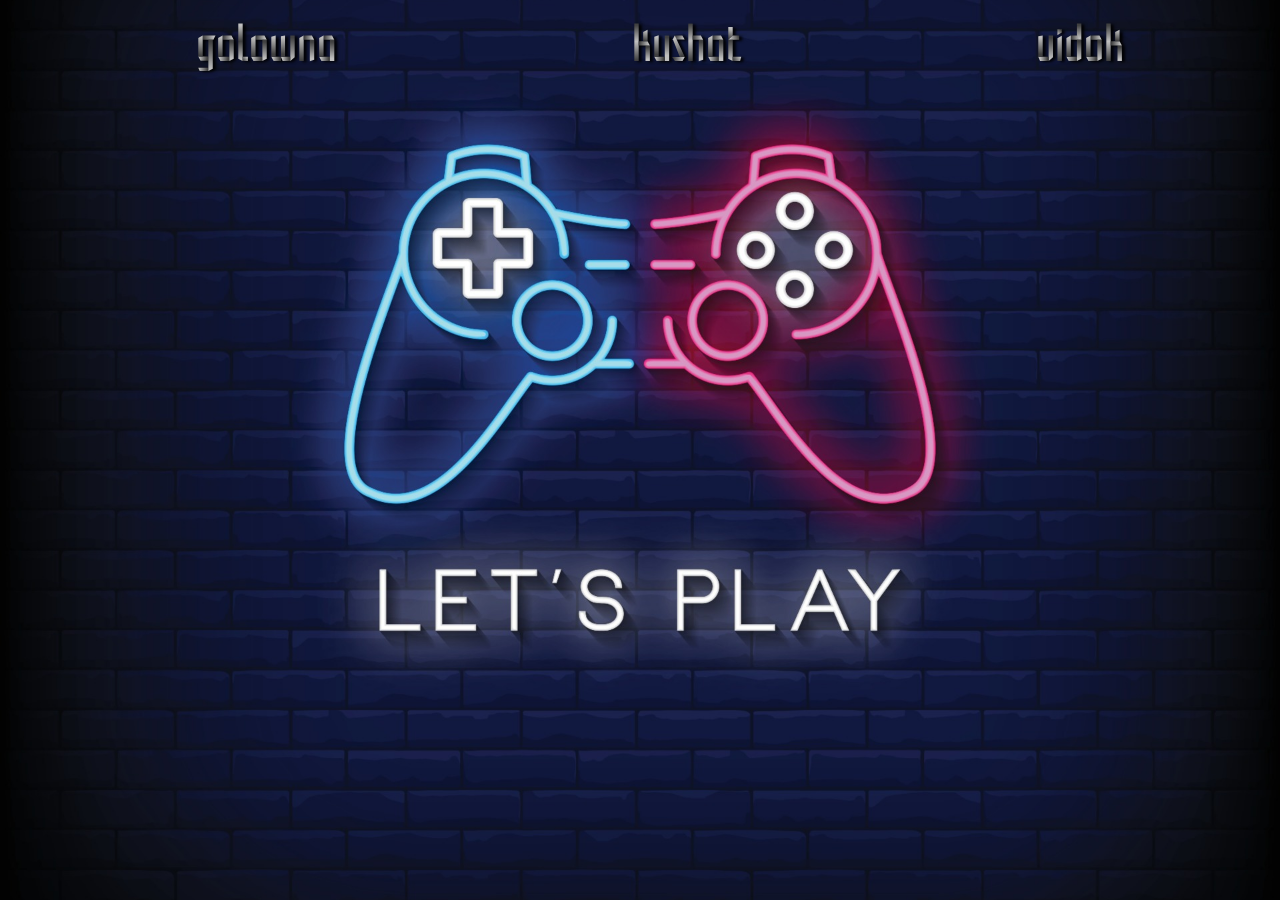
==== mine.html @ d40a9f93 "додав сторінки та фон" ====
<!DOCTYPE html>
<html lang="en">
<head>
    <meta charset="UTF-8">
    <meta http-equiv="X-UA-Compatible" content="IE=edge">
    <meta name="viewport" content="width=device-width, initial-scale=1.0">
    <title>Document</title>
    <link rel="stylesheet" href="./style.css">
    <link rel="preconnect" href="https://fonts.googleapis.com">
<link rel="preconnect" href="https://fonts.gstatic.com" crossorigin>
<link href="https://fonts.googleapis.com/css2?family=Foldit:wght@300&family=Sigmar&display=swap" rel="stylesheet">
</head>
<body>
    <header>
      <ul class="pages">
        <li class="pages-item">
          <a href="./index.html" class="pages-link">golowna</a>
        </li>
        <li class="pages-item">
          <a href="./mine.html" class="pages-link">kushat</a>
        </li>
        <li class="pages-item">
        <a href="./rocket.html" class="pages-link">vidok</a>
        </li>
      </ul>
    </header>
</body>
</html>
---- style.css ----
body{
    background-image: url(./photo/dzostik2.jpg) ;
    background-size: cover;
    background-repeat: no-repeat;
    background-position-y: -250px;
}

.pages{
display: flex;
justify-content: space-around;
list-style: none;
}
.pages-link{
  font-family: 'Foldit', cursive;
  text-decoration: none;
  text-shadow: 3px 1px 3px black;
  font-size: 50px;
  }
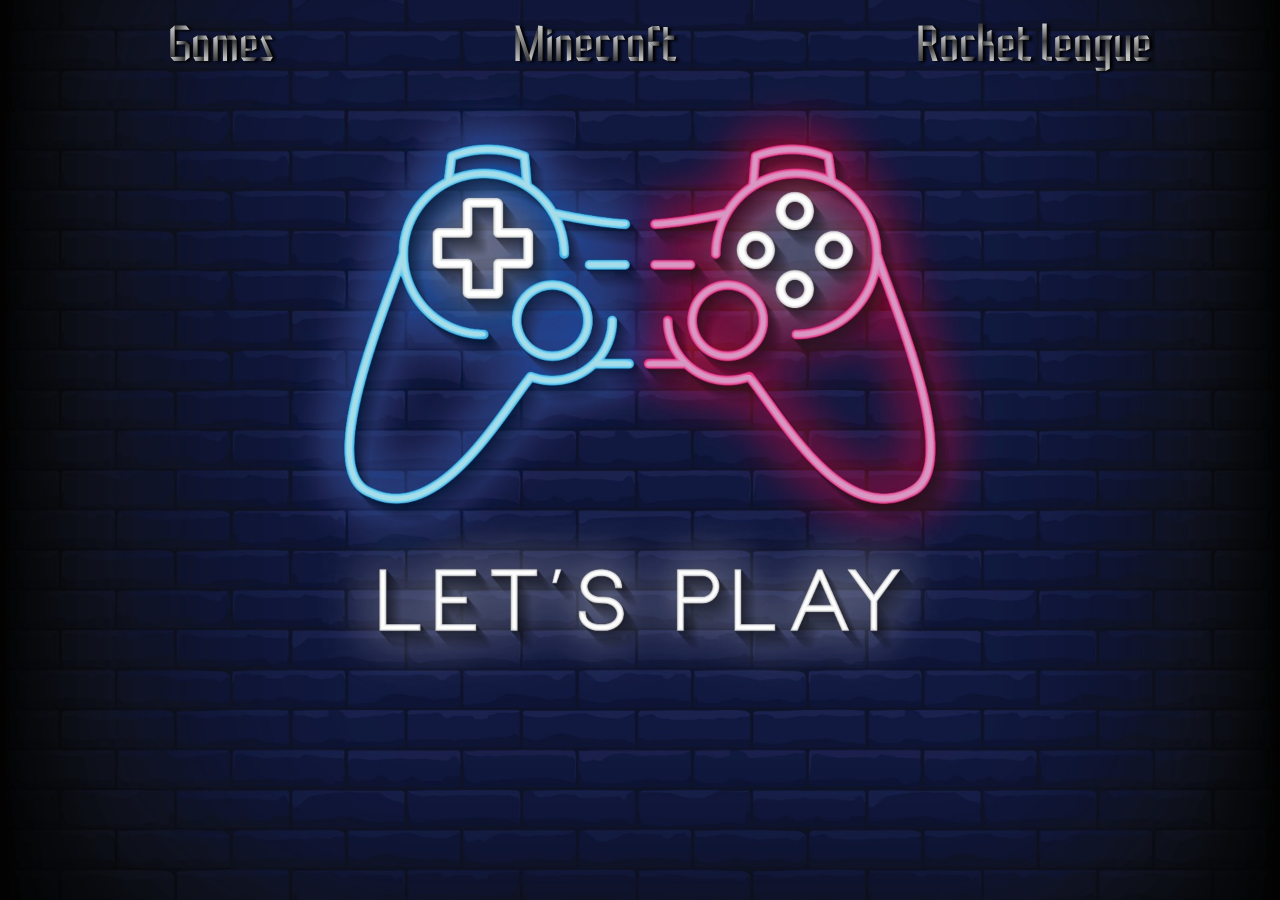
==== commit ba4db1b6: "додав картинки та текст" ====
--- a/mine.html
+++ b/mine.html
@@ -1,28 +1,31 @@
 <!DOCTYPE html>
 <html lang="en">
-<head>
-    <meta charset="UTF-8">
-    <meta http-equiv="X-UA-Compatible" content="IE=edge">
-    <meta name="viewport" content="width=device-width, initial-scale=1.0">
+  <head>
+    <meta charset="UTF-8" />
+    <meta http-equiv="X-UA-Compatible" content="IE=edge" />
+    <meta name="viewport" content="width=device-width, initial-scale=1.0" />
     <title>Document</title>
-    <link rel="stylesheet" href="./style.css">
-    <link rel="preconnect" href="https://fonts.googleapis.com">
-<link rel="preconnect" href="https://fonts.gstatic.com" crossorigin>
-<link href="https://fonts.googleapis.com/css2?family=Foldit:wght@300&family=Sigmar&display=swap" rel="stylesheet">
-</head>
-<body>
+    <link rel="stylesheet" href="./style.css" />
+    <link rel="preconnect" href="https://fonts.googleapis.com" />
+    <link rel="preconnect" href="https://fonts.gstatic.com" crossorigin />
+    <link
+      href="https://fonts.googleapis.com/css2?family=Foldit:wght@300&family=Sigmar&display=swap"
+      rel="stylesheet"
+    />
+  </head>
+  <body>
     <header>
       <ul class="pages">
         <li class="pages-item">
-          <a href="./index.html" class="pages-link">golowna</a>
+          <a href="./index.html" class="pages-link">Games</a>
         </li>
         <li class="pages-item">
-          <a href="./mine.html" class="pages-link">kushat</a>
+          <a href="./mine.html" class="pages-link">Minecraft</a>
         </li>
         <li class="pages-item">
-        <a href="./rocket.html" class="pages-link">vidok</a>
+          <a href="./rocket.html" class="pages-link">Rocket league</a>
         </li>
       </ul>
     </header>
-</body>
-</html>+  </body>
+</html>
--- a/style.css
+++ b/style.css
@@ -3,6 +3,22 @@
     background-size: cover;
     background-repeat: no-repeat;
     background-position-y: -250px;
+}
+
+.text{
+  color: blanchedalmond;
+  font-size: 35px;
+ text-align: center;
+ margin-top: 50px;
+}
+
+.pochatokfoto{
+display: flex;
+justify-content: space-between;
+}
+
+.kart{
+  border:solid blueviolet ;
 }
 
 .pages{
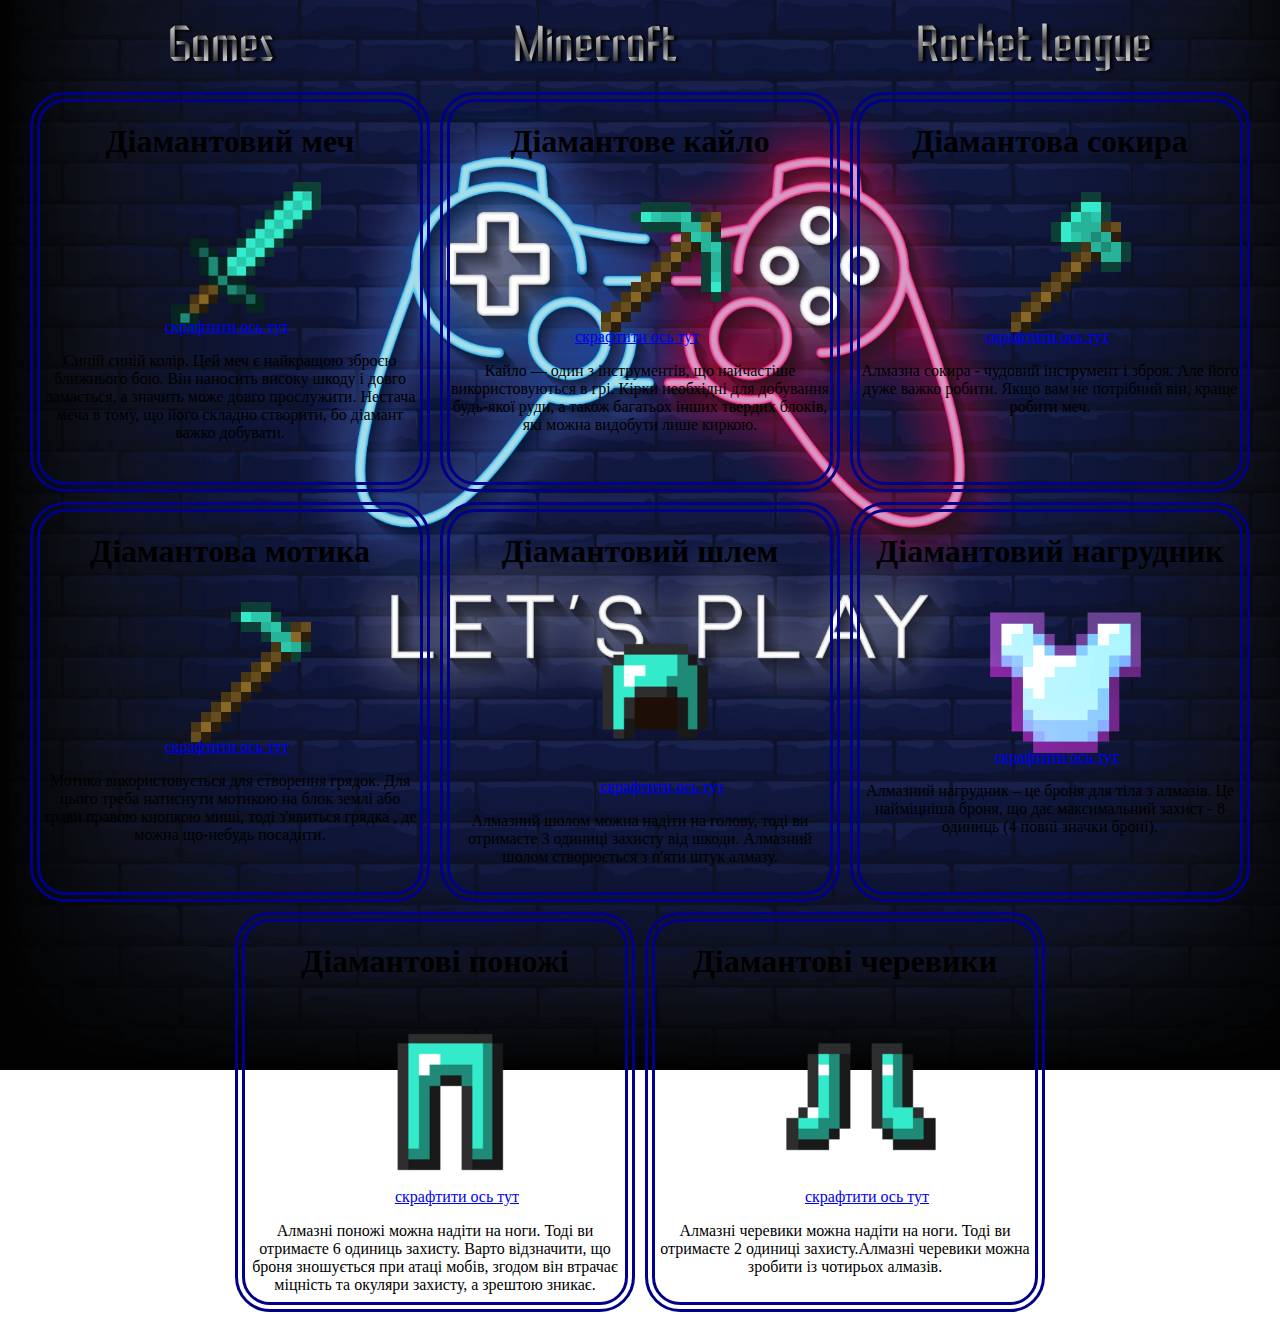
==== commit 4270ffe8: "додав карточки до 2 сторінки сайту" ====
--- a/mine.html
+++ b/mine.html
@@ -27,5 +27,75 @@
         </li>
       </ul>
     </header>
+<div class="cad">
+
+<div class="cad1">
+<h1>Діамантовий меч</h1>
+<img src="./photo/mech.webp" alt="mech" width="150px" style="margin-right: -160px;" >
+<a href="https://minecraft-mojang.fandom.com/ru/wiki/%D0%90%D0%BB%D0%BC%D0%B0%D0%B7%D0%BD%D1%8B%D0%B9_%D0%BC%D0%B5%D1%87">скрафтити ось тут</a>
+<p>Синій синій колір. Цей меч є найкращою зброєю ближнього бою.
+   Він наносить високу шкоду і довго ламається, а значить може довго прослужити. Нестача меча в тому, що його складно створити,
+   бо діамант важко добувати.</p>
+</div>
+
+<div class="cad1">
+<h1>Діамантове кайло</h1>
+<img src="./photo/kirka.webp" alt="kirka" style="margin-right: -170px;">
+<a href="https://minecraft.fandom.com/ru/wiki/%D0%9A%D0%B8%D1%80%D0%BA%D0%B0">скрафтити ось тут</a>
+<p>Кайло — один з інструментів, що найчастіше використовуються в грі.
+   Кірки необхідні для добування будь-якої руди, а також багатьох інших твердих блоків, які можна видобути лише киркою.</p>
+</div>
+
+<div class="cad1">
+<h1>Діамантова сокира</h1>
+<img src="./photo/sokira.webp" alt="sokira" style="margin-right: -170px;">
+<a href="https://minecraft-mojang.fandom.com/ru/wiki/%D0%90%D0%BB%D0%BC%D0%B0%D0%B7%D0%BD%D1%8B%D0%B9_%D1%82%D0%BE%D0%BF%D0%BE%D1%80">скрафтити ось тут</a>
+<p>Алмазна сокира - чудовий інструмент і зброя. Але його дуже важко робити. Якщо вам не потрібний він, краще робити меч.</p>
+</div>
+
+<div class="cad1">
+<h1>Діамантова мотика</h1>
+<img src="./photo/motiga.webp" alt="motiga" style="margin-right: -170px;">
+<a href="https://minecraft-mojang.fandom.com/ru/wiki/%D0%90%D0%BB%D0%BC%D0%B0%D0%B7%D0%BD%D0%B0%D1%8F_%D0%BC%D0%BE%D1%82%D1%8B%D0%B3%D0%B0">скрафтити ось тут</a>
+<p>Мотика використовується для створення грядок.
+   Для цього треба натиснути мотикою на блок землі або трави правою кнопкою миші, тоді з'явиться грядка
+   , де можна що-небудь посадити.</p>
+</div>
+
+<div class="cad1">
+<h1>Діамантовий шлем</h1>
+<img src="./photo/diamond-helmet.png" alt="motiga" style="margin-right: -160px;" width="200px">
+<a href="https://minecraft-mojang.fandom.com/ru/wiki/%D0%90%D0%BB%D0%BC%D0%B0%D0%B7%D0%BD%D1%8B%D0%B9_%D1%88%D0%BB%D0%B5%D0%BC">скрафтити ось тут</a>
+<p>Алмазний шолом можна надіти на голову, тоді ви отримаєте 3 одиниці захисту від шкоди. Алмазний шолом створюється з п'яти штук алмазу.
+</p>
+</div>
+
+<div class="cad1">
+<h1>Діамантовий нагрудник</h1>
+<img src="./photo/nagrudnik.gif" alt="motiga" style="margin-right: -160px;" width="170px">
+<a href="https://minecraft-max.ru/kak-sdelat/kirasa/153-almaznyy-nagrudnik/">скрафтити ось тут</a>
+<p>Алмазний нагрудник – це броня для тіла з алмазів. Це найміцніша броня,
+   що дає максимальний захист - 8 одиниць (4 повні значки броні).
+</p>
+</div>
+
+<div class="cad1">
+<h1>Діамантові поножі</h1>
+<img src="./photo/diamond-leggings.png" alt="motiga" style="margin-right: -160px;" width="200px">
+<a href="https://minecraftgaming.ru/blocks/almaznye-ponozhi-angl-diamond-leggings">скрафтити ось тут</a>
+<p>Алмазні поножі можна надіти на ноги. Тоді ви отримаєте 6 одиниць захисту.
+   Варто відзначити, що броня зношується при атаці мобів, згодом він втрачає міцність та окуляри захисту, а зрештою зникає.
+</p>
+</div>
+
+<div class="cad1">
+<h1>Діамантові черевики</h1>
+<img src="./photo/diamond-boots.png" alt="motiga" style="margin-right: -160px;" width="200px">
+<a href="https://minecraft-mojang.fandom.com/ru/wiki/%D0%90%D0%BB%D0%BC%D0%B0%D0%B7%D0%BD%D1%8B%D0%B5_%D0%B1%D0%BE%D1%82%D0%B8%D0%BD%D0%BA%D0%B8">скрафтити ось тут</a>
+<p>Алмазні черевики можна надіти на ноги. Тоді ви отримаєте 2 одиниці захисту.Алмазні черевики можна зробити із чотирьох алмазів.
+</p>
+</div>
+
+</div>
   </body>
 </html>
--- a/style.css
+++ b/style.css
@@ -1,34 +1,78 @@
-body{
-    background-image: url(./photo/dzostik2.jpg) ;
-    background-size: cover;
-    background-repeat: no-repeat;
-    background-position-y: -250px;
+body {
+  background-image: url(./photo/dzostik2.jpg);
+  background-size: cover;
+  background-repeat: no-repeat;
+  background-position-y: -250px;
 }
 
-.text{
+.text {
   color: blanchedalmond;
   font-size: 35px;
- text-align: center;
- margin-top: 50px;
+  text-align: center;
+  margin-top: 50px;
 }
 
-.pochatokfoto{
-display: flex;
-justify-content: space-between;
+.pochatokfoto {
+  display: flex;
+  justify-content: space-between;
+  margin-right: 50px;
 }
 
-.kart{
-  border:solid blueviolet ;
+.card {
+  position: relative;
+  list-style: none;
+  box-shadow: 1px 2px 8px 5px purple;
+  border-radius: 9px;
+  transition: transform 1s linear;
 }
 
-.pages{
-display: flex;
-justify-content: space-around;
-list-style: none;
+.card:hover {
+  transform: rotate(180deg);
 }
-.pages-link{
-  font-family: 'Foldit', cursive;
+
+.kart {
+  border: 10px double blueviolet;
+  border-radius: 10px;
+}
+
+.pages {
+  display: flex;
+  justify-content: space-around;
+  list-style: none;
+}
+.pages-link {
+  font-family: "Foldit", cursive;
   text-decoration: none;
   text-shadow: 3px 1px 3px black;
   font-size: 50px;
-  }+}
+
+.overlay {
+  position: absolute;
+  top: 0;
+  left: 0;
+  width: 100%;
+  height: 100%;
+  background-color: rgba(173, 255, 47, 0.5);
+  display: flex;
+  align-items: center;
+  justify-content: center;
+  opacity: 0;
+  transition: opacity 0.7s linear;
+}
+
+.cad {
+  gap: 10px;
+  display: flex;
+  justify-content: center;
+  flex-wrap: wrap;
+}
+
+.cad1 {
+  border: 10px double darkblue;
+  border-radius: 35px;
+  text-align: center;
+  width: 380px;
+  height: 380px;
+}
+
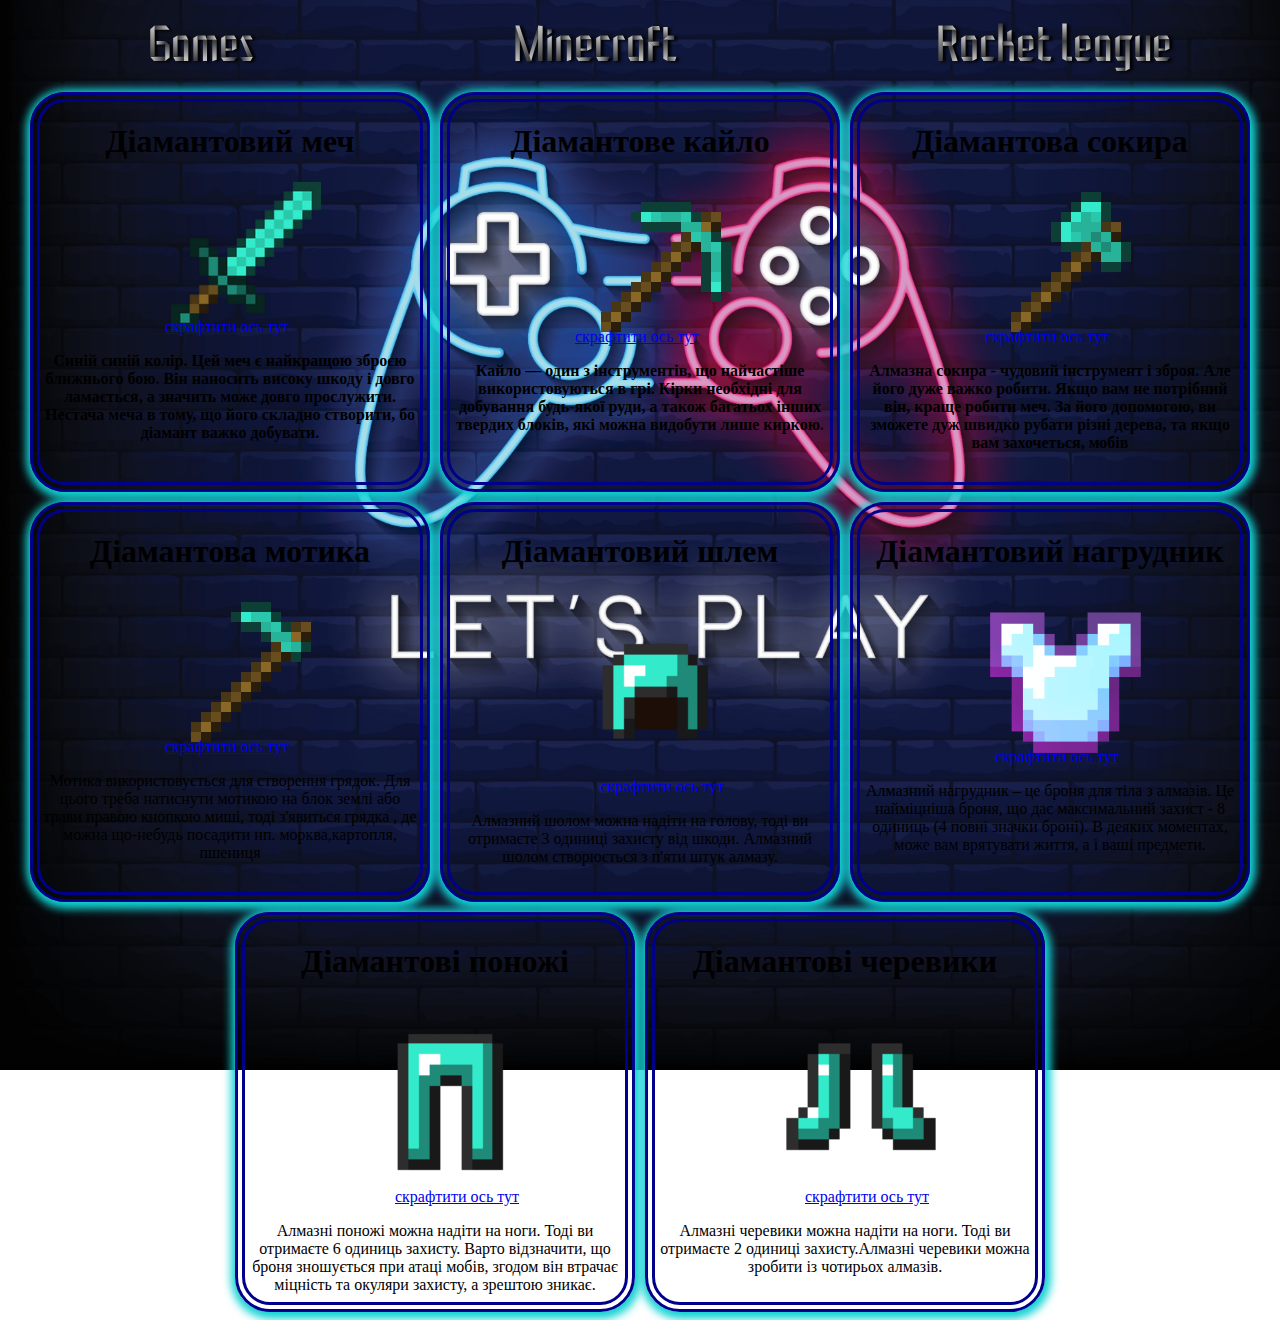
==== commit 18f1c15f: "трохи стилізував другу сторінку" ====
--- a/mine.html
+++ b/mine.html
@@ -33,24 +33,33 @@
 <h1>Діамантовий меч</h1>
 <img src="./photo/mech.webp" alt="mech" width="150px" style="margin-right: -160px;" >
 <a href="https://minecraft-mojang.fandom.com/ru/wiki/%D0%90%D0%BB%D0%BC%D0%B0%D0%B7%D0%BD%D1%8B%D0%B9_%D0%BC%D0%B5%D1%87">скрафтити ось тут</a>
-<p>Синій синій колір. Цей меч є найкращою зброєю ближнього бою.
+<b><p>Синій синій колір. Цей меч є найкращою зброєю ближнього бою.
    Він наносить високу шкоду і довго ламається, а значить може довго прослужити. Нестача меча в тому, що його складно створити,
-   бо діамант важко добувати.</p>
+   бо діамант важко добувати.</p></b>
+   <div class="overlay" style="border-radius: 20px;">
+   <button>100 грн</button>
+   </div>
 </div>
 
 <div class="cad1">
 <h1>Діамантове кайло</h1>
 <img src="./photo/kirka.webp" alt="kirka" style="margin-right: -170px;">
 <a href="https://minecraft.fandom.com/ru/wiki/%D0%9A%D0%B8%D1%80%D0%BA%D0%B0">скрафтити ось тут</a>
-<p>Кайло — один з інструментів, що найчастіше використовуються в грі.
-   Кірки необхідні для добування будь-якої руди, а також багатьох інших твердих блоків, які можна видобути лише киркою.</p>
+ <b> <p>Кайло — один з інструментів, що найчастіше використовуються в грі.
+   Кірки необхідні для добування будь-якої руди, а також багатьох інших твердих блоків, які можна видобути лише киркою.</p></b>
+   <div class="overlay" style="border-radius: 20px;">
+   <button>100 грн</button>
+   </div>
 </div>
 
 <div class="cad1">
 <h1>Діамантова сокира</h1>
 <img src="./photo/sokira.webp" alt="sokira" style="margin-right: -170px;">
 <a href="https://minecraft-mojang.fandom.com/ru/wiki/%D0%90%D0%BB%D0%BC%D0%B0%D0%B7%D0%BD%D1%8B%D0%B9_%D1%82%D0%BE%D0%BF%D0%BE%D1%80">скрафтити ось тут</a>
-<p>Алмазна сокира - чудовий інструмент і зброя. Але його дуже важко робити. Якщо вам не потрібний він, краще робити меч.</p>
+<b><p>Алмазна сокира - чудовий інструмент і зброя. Але його дуже важко робити. Якщо вам не потрібний він, краще робити меч. За його допомогою, ви зможете дуж швидко рубати різні дерева, та якщо вам захочеться, мобів</p></b>
+<div class="overlay" style="border-radius: 20px;">
+   <button>100 грн</button>
+   </div>
 </div>
 
 <div class="cad1">
@@ -59,7 +68,10 @@
 <a href="https://minecraft-mojang.fandom.com/ru/wiki/%D0%90%D0%BB%D0%BC%D0%B0%D0%B7%D0%BD%D0%B0%D1%8F_%D0%BC%D0%BE%D1%82%D1%8B%D0%B3%D0%B0">скрафтити ось тут</a>
 <p>Мотика використовується для створення грядок.
    Для цього треба натиснути мотикою на блок землі або трави правою кнопкою миші, тоді з'явиться грядка
-   , де можна що-небудь посадити.</p>
+   , де можна що-небудь посадити нп. морква,картопля, пшениця</p>
+   <div class="overlay" style="border-radius: 20px;">
+   <button>100 грн</button>
+   </div>
 </div>
 
 <div class="cad1">
@@ -68,6 +80,9 @@
 <a href="https://minecraft-mojang.fandom.com/ru/wiki/%D0%90%D0%BB%D0%BC%D0%B0%D0%B7%D0%BD%D1%8B%D0%B9_%D1%88%D0%BB%D0%B5%D0%BC">скрафтити ось тут</a>
 <p>Алмазний шолом можна надіти на голову, тоді ви отримаєте 3 одиниці захисту від шкоди. Алмазний шолом створюється з п'яти штук алмазу.
 </p>
+<div class="overlay" style="border-radius: 20px;">
+   <button>100 грн</button>
+   </div>
 </div>
 
 <div class="cad1">
@@ -75,8 +90,11 @@
 <img src="./photo/nagrudnik.gif" alt="motiga" style="margin-right: -160px;" width="170px">
 <a href="https://minecraft-max.ru/kak-sdelat/kirasa/153-almaznyy-nagrudnik/">скрафтити ось тут</a>
 <p>Алмазний нагрудник – це броня для тіла з алмазів. Це найміцніша броня,
-   що дає максимальний захист - 8 одиниць (4 повні значки броні).
+   що дає максимальний захист - 8 одиниць (4 повні значки броні). В деяких моментах, може вам врятувати життя, а і ваші предмети.
 </p>
+<div class="overlay" style="border-radius: 20px;">
+   <button>100 грн</button>
+   </div>
 </div>
 
 <div class="cad1">
@@ -86,6 +104,9 @@
 <p>Алмазні поножі можна надіти на ноги. Тоді ви отримаєте 6 одиниць захисту.
    Варто відзначити, що броня зношується при атаці мобів, згодом він втрачає міцність та окуляри захисту, а зрештою зникає.
 </p>
+<div class="overlay" style="border-radius: 20px;">
+   <button>100 грн</button>
+   </div>
 </div>
 
 <div class="cad1">
@@ -94,6 +115,9 @@
 <a href="https://minecraft-mojang.fandom.com/ru/wiki/%D0%90%D0%BB%D0%BC%D0%B0%D0%B7%D0%BD%D1%8B%D0%B5_%D0%B1%D0%BE%D1%82%D0%B8%D0%BD%D0%BA%D0%B8">скрафтити ось тут</a>
 <p>Алмазні черевики можна надіти на ноги. Тоді ви отримаєте 2 одиниці захисту.Алмазні черевики можна зробити із чотирьох алмазів.
 </p>
+<div class="overlay" style="border-radius: 20px;">
+   <button>100 грн</button>
+   </div>
 </div>
 
 </div>
--- a/style.css
+++ b/style.css
@@ -10,6 +10,7 @@
   font-size: 35px;
   text-align: center;
   margin-top: 50px;
+  /* box-shadow: 1px 2px 15px 15px green; */
 }
 
 .pochatokfoto {
@@ -39,6 +40,7 @@
   display: flex;
   justify-content: space-around;
   list-style: none;
+  gap: 60px;
 }
 .pages-link {
   font-family: "Foldit", cursive;
@@ -47,32 +49,56 @@
   font-size: 50px;
 }
 
+button:hover {
+	background: rgba(0,0,0,0);
+	color: #000000;
+	box-shadow: inset 0 0 0 3px #03197e;
+}
+
 .overlay {
   position: absolute;
   top: 0;
   left: 0;
   width: 100%;
   height: 100%;
-  background-color: rgba(173, 255, 47, 0.5);
+  background-color: rgba(247, 247, 247, 0.5);
   display: flex;
   align-items: center;
   justify-content: center;
   opacity: 0;
   transition: opacity 0.7s linear;
+  
 }
 
+.cad1:hover .overlay{
+opacity: 0.5;
+}
+
+ 
 .cad {
   gap: 10px;
   display: flex;
   justify-content: center;
   flex-wrap: wrap;
+  
 }
 
 .cad1 {
   border: 10px double darkblue;
+  box-shadow: 1px 2px 8px 5px rgb(19, 211, 211);
   border-radius: 35px;
   text-align: center;
   width: 380px;
   height: 380px;
+  transition: transform 1s;
+  transform: rotate(0deg);
 }
 
+.cad1:hover{
+  transform: rotate(36deg);
+  transform: scale(1.1);
+  border-color: rgb(238, 238, 238);
+}
+
+
+
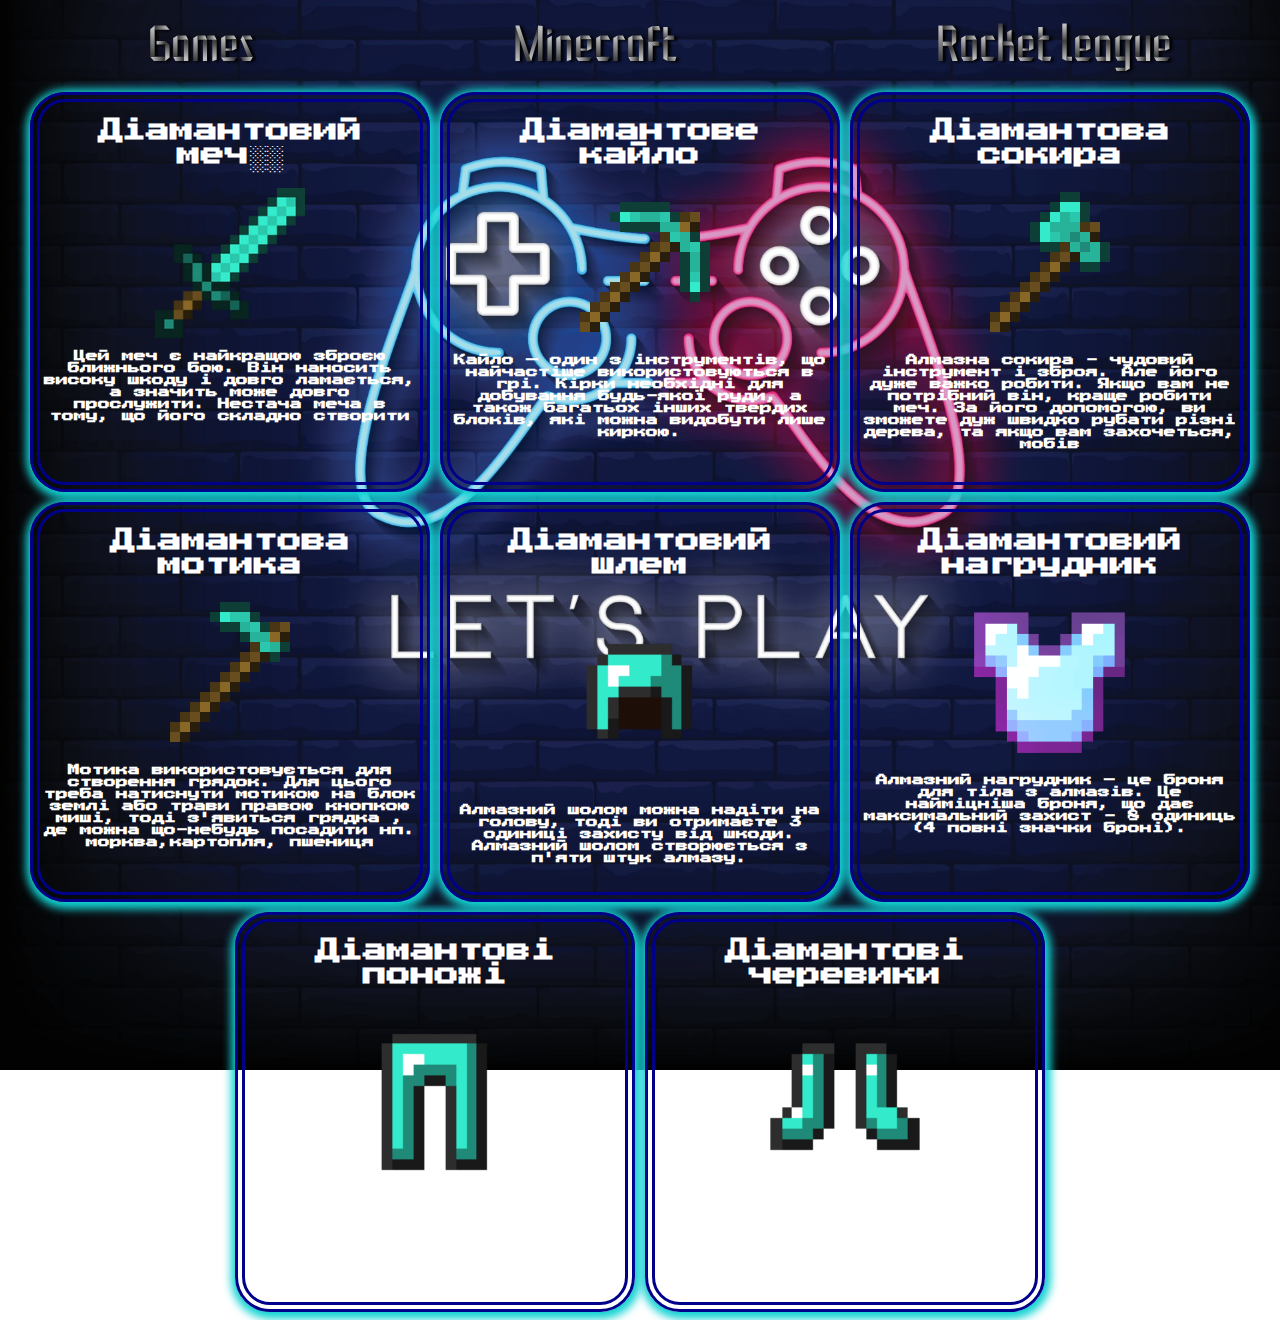
==== commit 7854c7e0: "більше стилізував сторінки" ====
--- a/mine.html
+++ b/mine.html
@@ -8,6 +8,7 @@
     <link rel="stylesheet" href="./style.css" />
     <link rel="preconnect" href="https://fonts.googleapis.com" />
     <link rel="preconnect" href="https://fonts.gstatic.com" crossorigin />
+    <link href="https://fonts.googleapis.com/css2?family=Foldit:wght@300&family=Press+Start+2P&display=swap" rel="stylesheet">
     <link
       href="https://fonts.googleapis.com/css2?family=Foldit:wght@300&family=Sigmar&display=swap"
       rel="stylesheet"
@@ -30,93 +31,82 @@
 <div class="cad">
 
 <div class="cad1">
-<h1>Діамантовий меч</h1>
-<img src="./photo/mech.webp" alt="mech" width="150px" style="margin-right: -160px;" >
-<a href="https://minecraft-mojang.fandom.com/ru/wiki/%D0%90%D0%BB%D0%BC%D0%B0%D0%B7%D0%BD%D1%8B%D0%B9_%D0%BC%D0%B5%D1%87">скрафтити ось тут</a>
-<b><p>Синій синій колір. Цей меч є найкращою зброєю ближнього бою.
-   Він наносить високу шкоду і довго ламається, а значить може довго прослужити. Нестача меча в тому, що його складно створити,
-   бо діамант важко добувати.</p></b>
+<h1>Діамантовий меч░░</h1>
+<img src="./photo/mech.webp" alt="mech" width="150px">
+<b><p> Цей меч є найкращою зброєю ближнього бою.
+   Він наносить високу шкоду і довго ламається, а значить може довго прослужити. Нестача меча в тому, що його складно створити</p></b>
    <div class="overlay" style="border-radius: 20px;">
-   <button>100 грн</button>
+   <button><a href="https://minecraft-mojang.fandom.com/ru/wiki/%D0%90%D0%BB%D0%BC%D0%B0%D0%B7%D0%BD%D1%8B%D0%B9_%D0%BC%D0%B5%D1%87">100 грн</a> </button>
    </div>
 </div>
 
 <div class="cad1">
 <h1>Діамантове кайло</h1>
-<img src="./photo/kirka.webp" alt="kirka" style="margin-right: -170px;">
-<a href="https://minecraft.fandom.com/ru/wiki/%D0%9A%D0%B8%D1%80%D0%BA%D0%B0">скрафтити ось тут</a>
+<img src="./photo/kirka.webp" alt="kirka">
  <b> <p>Кайло — один з інструментів, що найчастіше використовуються в грі.
    Кірки необхідні для добування будь-якої руди, а також багатьох інших твердих блоків, які можна видобути лише киркою.</p></b>
    <div class="overlay" style="border-radius: 20px;">
-   <button>100 грн</button>
+   <button><a href="https://minecraft.fandom.com/ru/wiki/%D0%9A%D0%B8%D1%80%D0%BA%D0%B0">100 грн</a></button>
    </div>
 </div>
 
 <div class="cad1">
 <h1>Діамантова сокира</h1>
-<img src="./photo/sokira.webp" alt="sokira" style="margin-right: -170px;">
-<a href="https://minecraft-mojang.fandom.com/ru/wiki/%D0%90%D0%BB%D0%BC%D0%B0%D0%B7%D0%BD%D1%8B%D0%B9_%D1%82%D0%BE%D0%BF%D0%BE%D1%80">скрафтити ось тут</a>
+<img src="./photo/sokira.webp" alt="sokira">
 <b><p>Алмазна сокира - чудовий інструмент і зброя. Але його дуже важко робити. Якщо вам не потрібний він, краще робити меч. За його допомогою, ви зможете дуж швидко рубати різні дерева, та якщо вам захочеться, мобів</p></b>
 <div class="overlay" style="border-radius: 20px;">
-   <button>100 грн</button>
+   <button><a href="https://minecraft-mojang.fandom.com/ru/wiki/%D0%90%D0%BB%D0%BC%D0%B0%D0%B7%D0%BD%D1%8B%D0%B9_%D1%82%D0%BE%D0%BF%D0%BE%D1%80">100 грн</a></button>
    </div>
 </div>
 
 <div class="cad1">
 <h1>Діамантова мотика</h1>
-<img src="./photo/motiga.webp" alt="motiga" style="margin-right: -170px;">
-<a href="https://minecraft-mojang.fandom.com/ru/wiki/%D0%90%D0%BB%D0%BC%D0%B0%D0%B7%D0%BD%D0%B0%D1%8F_%D0%BC%D0%BE%D1%82%D1%8B%D0%B3%D0%B0">скрафтити ось тут</a>
-<p>Мотика використовується для створення грядок.
+<img src="./photo/motiga.webp" alt="motiga">
+<b><p>Мотика використовується для створення грядок.
    Для цього треба натиснути мотикою на блок землі або трави правою кнопкою миші, тоді з'явиться грядка
-   , де можна що-небудь посадити нп. морква,картопля, пшениця</p>
+   , де можна що-небудь посадити нп. морква,картопля, пшениця</p></b>
    <div class="overlay" style="border-radius: 20px;">
-   <button>100 грн</button>
+   <button><a href="https://minecraft-mojang.fandom.com/ru/wiki/%D0%90%D0%BB%D0%BC%D0%B0%D0%B7%D0%BD%D0%B0%D1%8F_%D0%BC%D0%BE%D1%82%D1%8B%D0%B3%D0%B0">100грн</a></button>
    </div>
 </div>
 
 <div class="cad1">
 <h1>Діамантовий шлем</h1>
-<img src="./photo/diamond-helmet.png" alt="motiga" style="margin-right: -160px;" width="200px">
-<a href="https://minecraft-mojang.fandom.com/ru/wiki/%D0%90%D0%BB%D0%BC%D0%B0%D0%B7%D0%BD%D1%8B%D0%B9_%D1%88%D0%BB%D0%B5%D0%BC">скрафтити ось тут</a>
-<p>Алмазний шолом можна надіти на голову, тоді ви отримаєте 3 одиниці захисту від шкоди. Алмазний шолом створюється з п'яти штук алмазу.
-</p>
+<img src="./photo/diamond-helmet.png" alt="motiga" width="200px">
+<b><p>Алмазний шолом можна надіти на голову, тоді ви отримаєте 3 одиниці захисту від шкоди. Алмазний шолом створюється з п'яти штук алмазу.</p></b>
 <div class="overlay" style="border-radius: 20px;">
-   <button>100 грн</button>
+   <button><a href="https://minecraft-mojang.fandom.com/ru/wiki/%D0%90%D0%BB%D0%BC%D0%B0%D0%B7%D0%BD%D1%8B%D0%B9_%D1%88%D0%BB%D0%B5%D0%BC">100 грн</a></button>
    </div>
 </div>
 
 <div class="cad1">
 <h1>Діамантовий нагрудник</h1>
-<img src="./photo/nagrudnik.gif" alt="motiga" style="margin-right: -160px;" width="170px">
-<a href="https://minecraft-max.ru/kak-sdelat/kirasa/153-almaznyy-nagrudnik/">скрафтити ось тут</a>
-<p>Алмазний нагрудник – це броня для тіла з алмазів. Це найміцніша броня,
-   що дає максимальний захист - 8 одиниць (4 повні значки броні). В деяких моментах, може вам врятувати життя, а і ваші предмети.
-</p>
+<img src="./photo/nagrudnik.gif" alt="motiga" width="170px">
+<b><p>Алмазний нагрудник – це броня для тіла з алмазів. Це найміцніша броня,
+   що дає максимальний захист - 8 одиниць (4 повні значки броні).
+</p></b>
 <div class="overlay" style="border-radius: 20px;">
-   <button>100 грн</button>
+   <button>  <a href="https://minecraft-max.ru/kak-sdelat/kirasa/153-almaznyy-nagrudnik/">100 грн</a></button>
    </div>
 </div>
 
 <div class="cad1">
 <h1>Діамантові поножі</h1>
-<img src="./photo/diamond-leggings.png" alt="motiga" style="margin-right: -160px;" width="200px">
-<a href="https://minecraftgaming.ru/blocks/almaznye-ponozhi-angl-diamond-leggings">скрафтити ось тут</a>
-<p>Алмазні поножі можна надіти на ноги. Тоді ви отримаєте 6 одиниць захисту.
-   Варто відзначити, що броня зношується при атаці мобів, згодом він втрачає міцність та окуляри захисту, а зрештою зникає.
-</p>
+<img src="./photo/diamond-leggings.png" alt="motiga" width="200px">
+<b><p>Алмазні поножі можна надіти на ноги. Тоді ви отримаєте 6 одиниць захисту.
+   Варто відзначити, що броня зношується при атаці мобів.
+</p></b>
 <div class="overlay" style="border-radius: 20px;">
-   <button>100 грн</button>
+   <button><a href="https://minecraftgaming.ru/blocks/almaznye-ponozhi-angl-diamond-leggings">100 грн</a></button>
    </div>
 </div>
 
 <div class="cad1">
 <h1>Діамантові черевики</h1>
-<img src="./photo/diamond-boots.png" alt="motiga" style="margin-right: -160px;" width="200px">
-<a href="https://minecraft-mojang.fandom.com/ru/wiki/%D0%90%D0%BB%D0%BC%D0%B0%D0%B7%D0%BD%D1%8B%D0%B5_%D0%B1%D0%BE%D1%82%D0%B8%D0%BD%D0%BA%D0%B8">скрафтити ось тут</a>
-<p>Алмазні черевики можна надіти на ноги. Тоді ви отримаєте 2 одиниці захисту.Алмазні черевики можна зробити із чотирьох алмазів.
-</p>
+<img src="./photo/diamond-boots.png" alt="motiga" width="200px">
+<b><p>Алмазні черевики можна надіти на ноги. Тоді ви отримаєте 2 одиниці захисту.Алмазні черевики можна зробити із чотирьох алмазів.</p></b>
 <div class="overlay" style="border-radius: 20px;">
-   <button>100 грн</button>
+   <button><a href="https://minecraft-mojang.fandom.com/ru/wiki/%D0%90%D0%BB%D0%BC%D0%B0%D0%B7%D0%BD%D1%8B%D0%B5_%D0%B1%D0%BE%D1%82%D0%B8%D0%BD%D0%BA%D0%B8">100 грн</a></button>
    </div>
 </div>
 
--- a/style.css
+++ b/style.css
@@ -42,6 +42,12 @@
   list-style: none;
   gap: 60px;
 }
+
+.pages-item:hover{
+  transform: rotate(360deg);
+  transform: scale(1.25);
+}
+
 .pages-link {
   font-family: "Foldit", cursive;
   text-decoration: none;
@@ -50,8 +56,6 @@
 }
 
 button:hover {
-	background: rgba(0,0,0,0);
-	color: #000000;
 	box-shadow: inset 0 0 0 3px #03197e;
 }
 
@@ -67,7 +71,6 @@
   justify-content: center;
   opacity: 0;
   transition: opacity 0.7s linear;
-  
 }
 
 .cad1:hover .overlay{
@@ -90,6 +93,9 @@
   text-align: center;
   width: 380px;
   height: 380px;
+ font-family: 'Press Start 2P';
+ font-size: 12px;
+ color: #ffffff;
   transition: transform 1s;
   transform: rotate(0deg);
 }
@@ -102,3 +108,48 @@
 
 
 
+.pad1{
+border: solid yellow;
+border-radius: 5px;
+width: 400px;
+height: 300px;
+list-style: none;
+margin-top: 50px;
+margin-left: -45px;
+}
+
+.pad2{
+border: solid greenyellow;
+border-radius: 5px;
+width: 1250px;
+height: 300px;
+list-style: none;
+margin-top: 50px;
+margin-left: -895px;
+transition: 2s ease-in-out 200ms;
+position: absolute;
+}
+
+.pad2:hover{
+margin-left: 359px;
+}
+
+.pad3{
+border: solid greenyellow;
+border-radius: 5px;
+width: 1250px;
+height: 300px;
+list-style: none;
+margin-left: -895px;
+margin-top: -306px;
+transition: 2s ease-in-out 250ms;
+position: absolute;
+}
+
+.pad3:hover{
+margin-left: 359px;
+
+}
+ a{
+  text-decoration: none;
+ }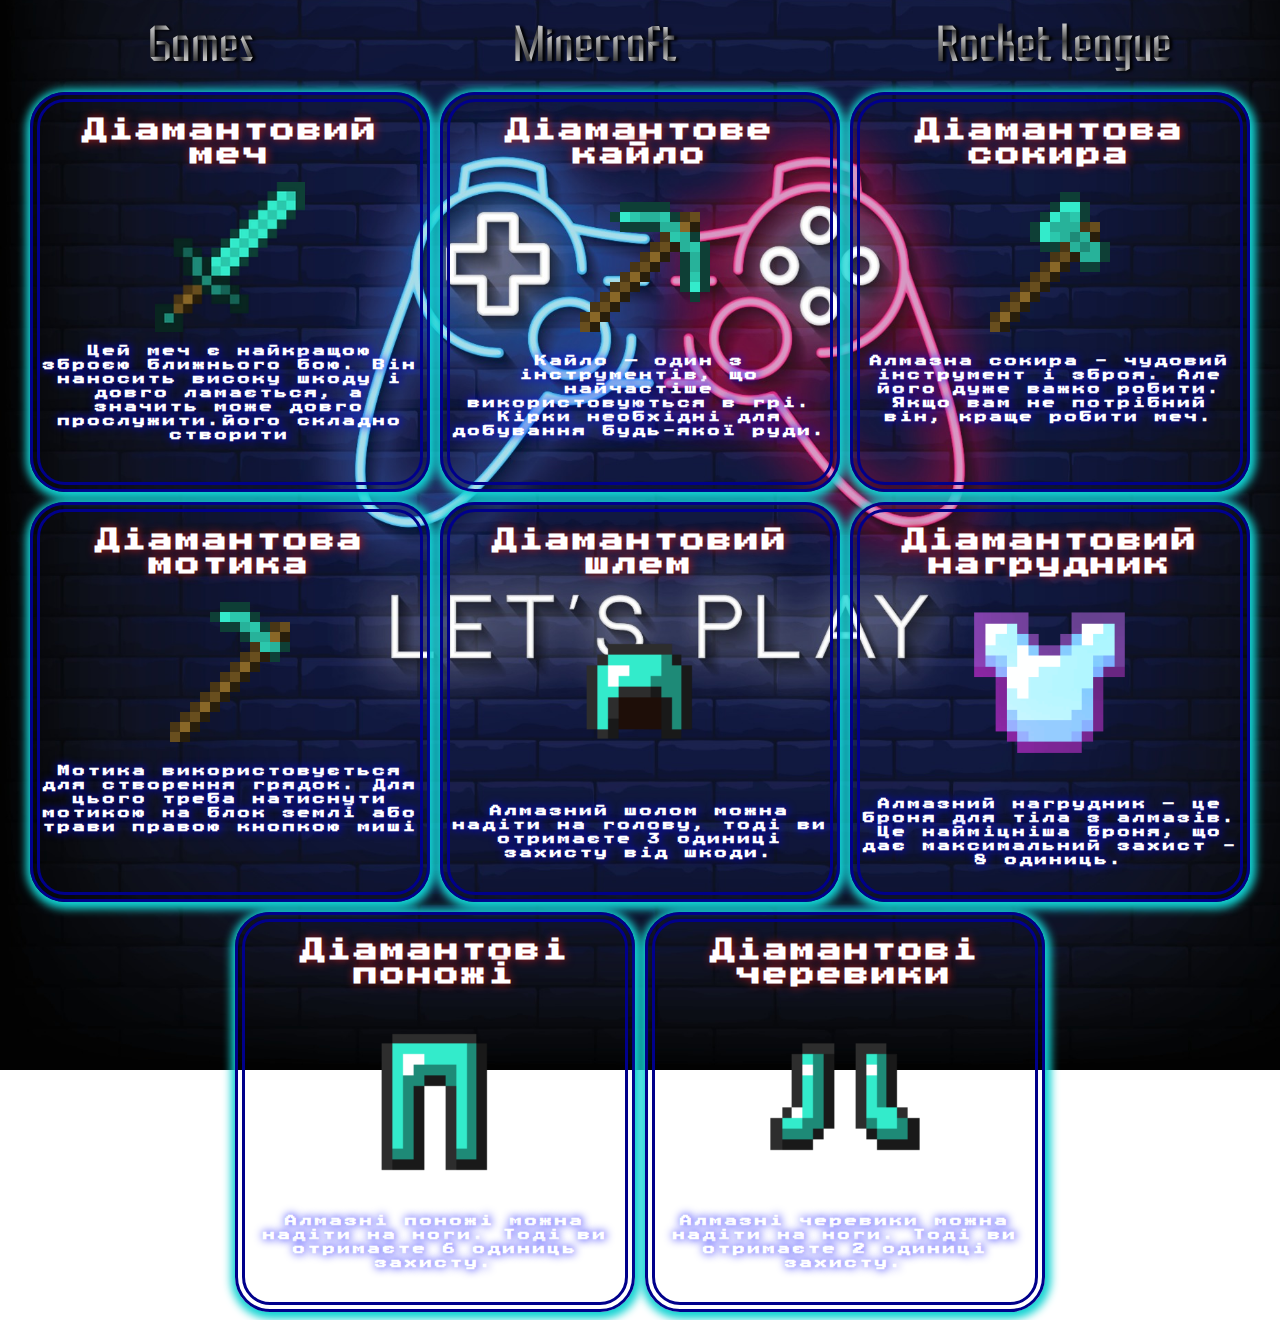
==== commit 3da9fc4f: "доробив сайт" ====
--- a/mine.html
+++ b/mine.html
@@ -31,10 +31,10 @@
 <div class="cad">
 
 <div class="cad1">
-<h1>Діамантовий меч░░</h1>
+<h1>Діамантовий меч</h1>
 <img src="./photo/mech.webp" alt="mech" width="150px">
-<b><p> Цей меч є найкращою зброєю ближнього бою.
-   Він наносить високу шкоду і довго ламається, а значить може довго прослужити. Нестача меча в тому, що його складно створити</p></b>
+<b><p class="p1"> Цей меч є найкращою зброєю ближнього бою.
+   Він наносить високу шкоду і довго ламається, а значить може довго прослужити.Його складно створити</p></b>
    <div class="overlay" style="border-radius: 20px;">
    <button><a href="https://minecraft-mojang.fandom.com/ru/wiki/%D0%90%D0%BB%D0%BC%D0%B0%D0%B7%D0%BD%D1%8B%D0%B9_%D0%BC%D0%B5%D1%87">100 грн</a> </button>
    </div>
@@ -43,8 +43,8 @@
 <div class="cad1">
 <h1>Діамантове кайло</h1>
 <img src="./photo/kirka.webp" alt="kirka">
- <b> <p>Кайло — один з інструментів, що найчастіше використовуються в грі.
-   Кірки необхідні для добування будь-якої руди, а також багатьох інших твердих блоків, які можна видобути лише киркою.</p></b>
+ <b><p class="p1">Кайло — один з інструментів, що найчастіше використовуються в грі.
+   Кірки необхідні для добування будь-якої руди.</p></b>
    <div class="overlay" style="border-radius: 20px;">
    <button><a href="https://minecraft.fandom.com/ru/wiki/%D0%9A%D0%B8%D1%80%D0%BA%D0%B0">100 грн</a></button>
    </div>
@@ -53,7 +53,7 @@
 <div class="cad1">
 <h1>Діамантова сокира</h1>
 <img src="./photo/sokira.webp" alt="sokira">
-<b><p>Алмазна сокира - чудовий інструмент і зброя. Але його дуже важко робити. Якщо вам не потрібний він, краще робити меч. За його допомогою, ви зможете дуж швидко рубати різні дерева, та якщо вам захочеться, мобів</p></b>
+<b><p class="p1">Алмазна сокира - чудовий інструмент і зброя. Але його дуже важко робити. Якщо вам не потрібний він, краще робити меч.</p></b>
 <div class="overlay" style="border-radius: 20px;">
    <button><a href="https://minecraft-mojang.fandom.com/ru/wiki/%D0%90%D0%BB%D0%BC%D0%B0%D0%B7%D0%BD%D1%8B%D0%B9_%D1%82%D0%BE%D0%BF%D0%BE%D1%80">100 грн</a></button>
    </div>
@@ -62,9 +62,8 @@
 <div class="cad1">
 <h1>Діамантова мотика</h1>
 <img src="./photo/motiga.webp" alt="motiga">
-<b><p>Мотика використовується для створення грядок.
-   Для цього треба натиснути мотикою на блок землі або трави правою кнопкою миші, тоді з'явиться грядка
-   , де можна що-небудь посадити нп. морква,картопля, пшениця</p></b>
+<b><p class="p1">Мотика використовується для створення грядок.
+   Для цього треба натиснути мотикою на блок землі або трави правою кнопкою миші</p></b>
    <div class="overlay" style="border-radius: 20px;">
    <button><a href="https://minecraft-mojang.fandom.com/ru/wiki/%D0%90%D0%BB%D0%BC%D0%B0%D0%B7%D0%BD%D0%B0%D1%8F_%D0%BC%D0%BE%D1%82%D1%8B%D0%B3%D0%B0">100грн</a></button>
    </div>
@@ -73,7 +72,7 @@
 <div class="cad1">
 <h1>Діамантовий шлем</h1>
 <img src="./photo/diamond-helmet.png" alt="motiga" width="200px">
-<b><p>Алмазний шолом можна надіти на голову, тоді ви отримаєте 3 одиниці захисту від шкоди. Алмазний шолом створюється з п'яти штук алмазу.</p></b>
+<b><p class="p1">Алмазний шолом можна надіти на голову, тоді ви отримаєте 3 одиниці захисту від шкоди.</p></b>
 <div class="overlay" style="border-radius: 20px;">
    <button><a href="https://minecraft-mojang.fandom.com/ru/wiki/%D0%90%D0%BB%D0%BC%D0%B0%D0%B7%D0%BD%D1%8B%D0%B9_%D1%88%D0%BB%D0%B5%D0%BC">100 грн</a></button>
    </div>
@@ -82,9 +81,9 @@
 <div class="cad1">
 <h1>Діамантовий нагрудник</h1>
 <img src="./photo/nagrudnik.gif" alt="motiga" width="170px">
-<b><p>Алмазний нагрудник – це броня для тіла з алмазів. Це найміцніша броня,
-   що дає максимальний захист - 8 одиниць (4 повні значки броні).
-</p></b>
+<b><p class="p1" style="margin-top: 35px;">Алмазний нагрудник – це броня для тіла з алмазів. Це найміцніша броня,
+   що дає максимальний захист - 8 одиниць.
+ </p></b>
 <div class="overlay" style="border-radius: 20px;">
    <button>  <a href="https://minecraft-max.ru/kak-sdelat/kirasa/153-almaznyy-nagrudnik/">100 грн</a></button>
    </div>
@@ -93,9 +92,7 @@
 <div class="cad1">
 <h1>Діамантові поножі</h1>
 <img src="./photo/diamond-leggings.png" alt="motiga" width="200px">
-<b><p>Алмазні поножі можна надіти на ноги. Тоді ви отримаєте 6 одиниць захисту.
-   Варто відзначити, що броня зношується при атаці мобів.
-</p></b>
+<b><p class="p1">Алмазні поножі можна надіти на ноги. Тоді ви отримаєте 6 одиниць захисту.</p></b>
 <div class="overlay" style="border-radius: 20px;">
    <button><a href="https://minecraftgaming.ru/blocks/almaznye-ponozhi-angl-diamond-leggings">100 грн</a></button>
    </div>
@@ -104,7 +101,7 @@
 <div class="cad1">
 <h1>Діамантові черевики</h1>
 <img src="./photo/diamond-boots.png" alt="motiga" width="200px">
-<b><p>Алмазні черевики можна надіти на ноги. Тоді ви отримаєте 2 одиниці захисту.Алмазні черевики можна зробити із чотирьох алмазів.</p></b>
+<b><p class="p1">Алмазні черевики можна надіти на ноги. Тоді ви отримаєте 2 одиниці захисту.</p></b>
 <div class="overlay" style="border-radius: 20px;">
    <button><a href="https://minecraft-mojang.fandom.com/ru/wiki/%D0%90%D0%BB%D0%BC%D0%B0%D0%B7%D0%BD%D1%8B%D0%B5_%D0%B1%D0%BE%D1%82%D0%B8%D0%BD%D0%BA%D0%B8">100 грн</a></button>
    </div>
--- a/style.css
+++ b/style.css
@@ -152,4 +152,19 @@
 }
  a{
   text-decoration: none;
- }+ }
+
+.p1{
+text-shadow: rgb(0, 4, 255) 1px 0 10px;
+letter-spacing: 3px;
+line-height: 14px;
+}
+
+h1{
+  text-shadow: rgb(180, 26, 26) 1px 0 10px;
+  letter-spacing: 3px;
+}
+
+.b1{
+text-align: center;
+}